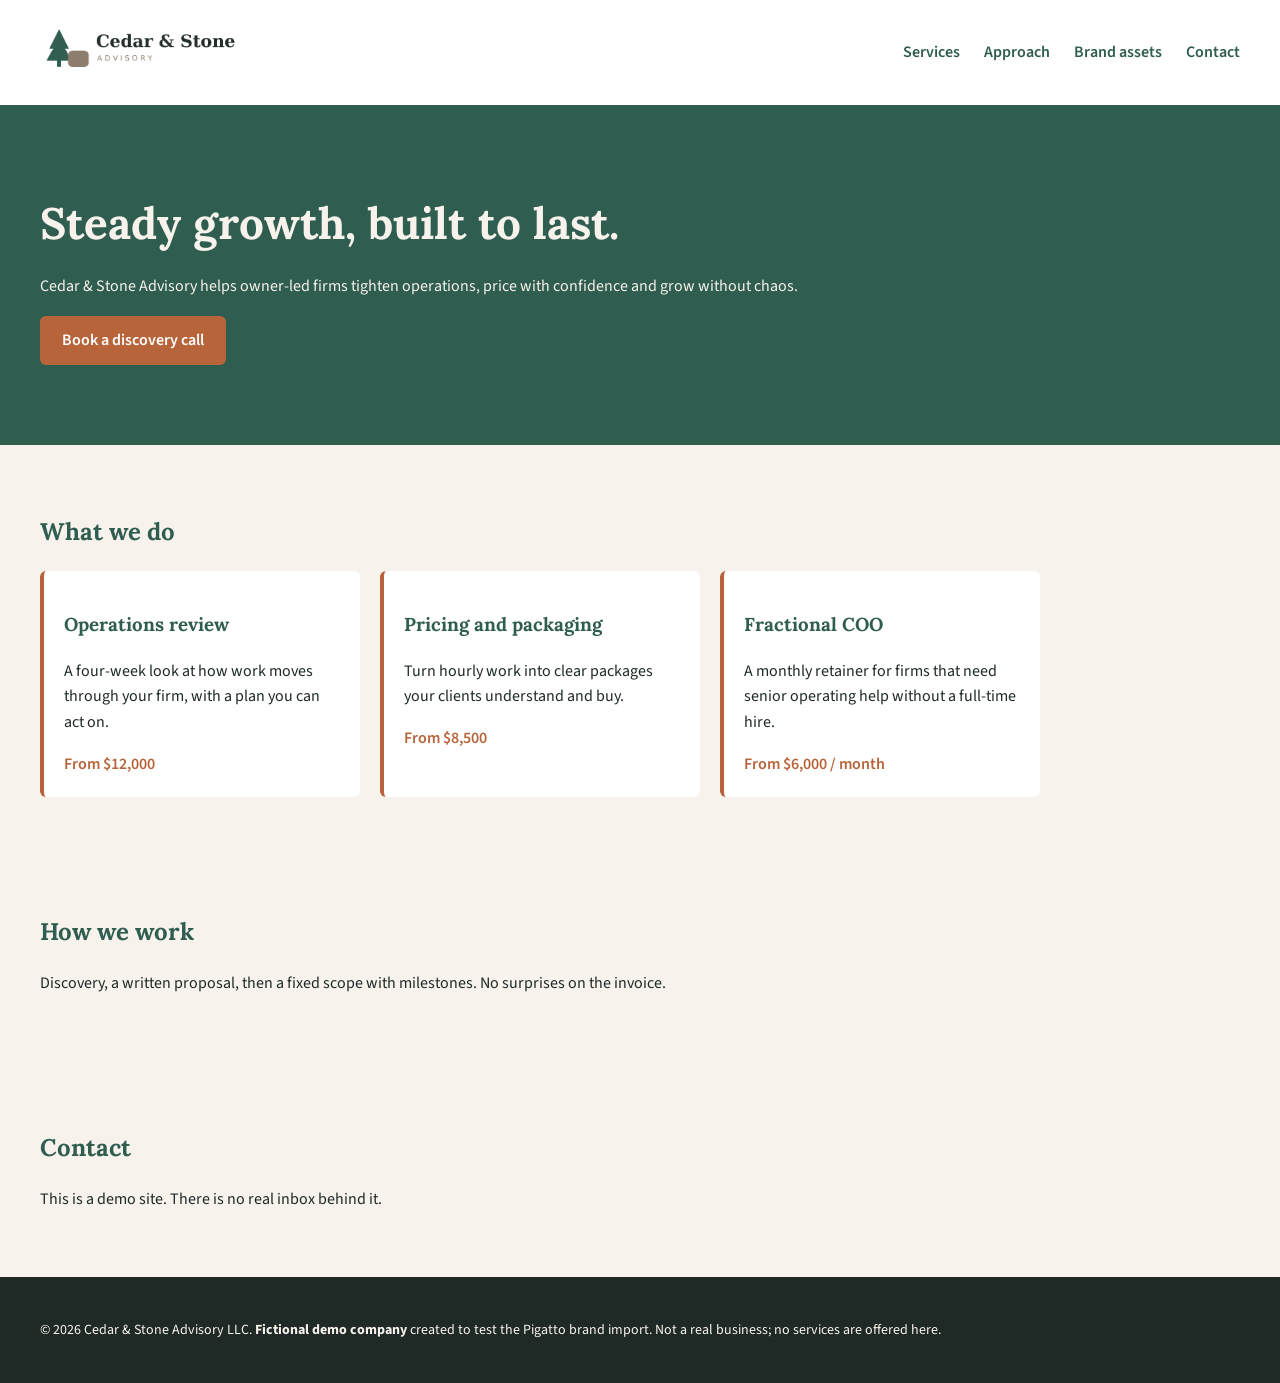
==== index.html @ 8ebf6523 "Cedar & Stone Advisory fictional demo site for Pigatto brand import test Co-Authored-By: Claude Opus" ====
<!doctype html><html lang="en"><head><title>Cedar &amp; Stone Advisory | Operations and growth advisory (demo)</title><meta name="description" content="Fictional demo firm for Pigatto testing."><meta charset="utf-8"><meta name="viewport" content="width=device-width,initial-scale=1"><meta name="theme-color" content="#2F5D50"><link rel="icon" type="image/png" sizes="64x64" href="brand/favicon.png"><link rel="apple-touch-icon" sizes="180x180" href="apple-touch-icon.png"><meta property="og:image" content="brand/logo-light.png"><link rel="preconnect" href="https://fonts.googleapis.com"><link rel="stylesheet" href="https://fonts.googleapis.com/css2?family=Lora:wght@600;700&family=Source+Sans+3:wght@400;600&display=swap"><link rel="stylesheet" href="styles.css"></head><body>
<header><a href="./"><img class="logo" id="site-logo" src="brand/logo-light.png" alt="Cedar &amp; Stone Advisory logo"></a><nav><a href="#services">Services</a><a href="#approach">Approach</a><a href="brand.html">Brand assets</a><a href="#contact">Contact</a></nav></header>
<div class="hero"><h1>Steady growth, built to last.</h1><p>Cedar &amp; Stone Advisory helps owner-led firms tighten operations, price with confidence and grow without chaos.</p><a class="btn" href="#contact">Book a discovery call</a></div>
<section id="services"><h2>What we do</h2><div class="cards">
<div class="card"><h3>Operations review</h3><p>A four-week look at how work moves through your firm, with a plan you can act on.</p><span class="tag">From $12,000</span></div>
<div class="card"><h3>Pricing and packaging</h3><p>Turn hourly work into clear packages your clients understand and buy.</p><span class="tag">From $8,500</span></div>
<div class="card"><h3>Fractional COO</h3><p>A monthly retainer for firms that need senior operating help without a full-time hire.</p><span class="tag">From $6,000 / month</span></div>
</div></section>
<section id="approach"><h2>How we work</h2><p>Discovery, a written proposal, then a fixed scope with milestones. No surprises on the invoice.</p></section>
<section id="contact"><h2>Contact</h2><p>This is a demo site. There is no real inbox behind it.</p></section>
<footer><p>&copy; 2026 Cedar &amp; Stone Advisory LLC. <strong>Fictional demo company</strong> created to test the Pigatto brand import. Not a real business; no services are offered here.</p></footer>
</body></html>
---- styles.css ----
:root{--cedar:#2F5D50;--stone:#8C7B6B;--copper:#B8643B;--cream:#F7F3EC;--ink:#1F2926}
body{margin:0;font-family:"Source Sans 3",Arial,sans-serif;color:#1F2926;background:#F7F3EC;line-height:1.6}
h1,h2,h3{font-family:"Lora",Georgia,serif;color:#2F5D50}
header{display:flex;align-items:center;justify-content:space-between;padding:20px 40px;background:#FFFFFF;border-bottom:3px solid #2F5D50}
header img.logo{height:56px}
nav a{color:#2F5D50;margin-left:24px;text-decoration:none;font-weight:600}
.hero{padding:80px 40px;background:#2F5D50;color:#F7F3EC}
.hero h1{color:#F7F3EC;font-size:44px;margin:0 0 12px}
.btn{display:inline-block;background:#B8643B;color:#FFFFFF;padding:12px 22px;border-radius:6px;text-decoration:none;font-weight:600}
.btn:hover{background:#B8643B}
section{padding:48px 40px;max-width:1000px}
.cards{display:grid;grid-template-columns:repeat(auto-fit,minmax(240px,1fr));gap:20px}
.card{background:#FFFFFF;border-left:4px solid #B8643B;padding:20px;border-radius:6px}
.tag{color:#B8643B;font-weight:600}
footer{padding:28px 40px;background:#1F2926;color:#F7F3EC;font-size:14px}
footer a{color:#F7F3EC}
.assets{display:grid;grid-template-columns:repeat(auto-fit,minmax(260px,1fr));gap:20px}
.asset{background:#FFFFFF;padding:16px;border-radius:6px}
.asset .preview{height:140px;display:flex;align-items:center;justify-content:center;border-radius:4px;margin-bottom:10px}
.asset img{max-height:120px;max-width:100%}
.dark{background:#1F2926}.light{background:#FFFFFF;border:1px solid #DDD5C9}
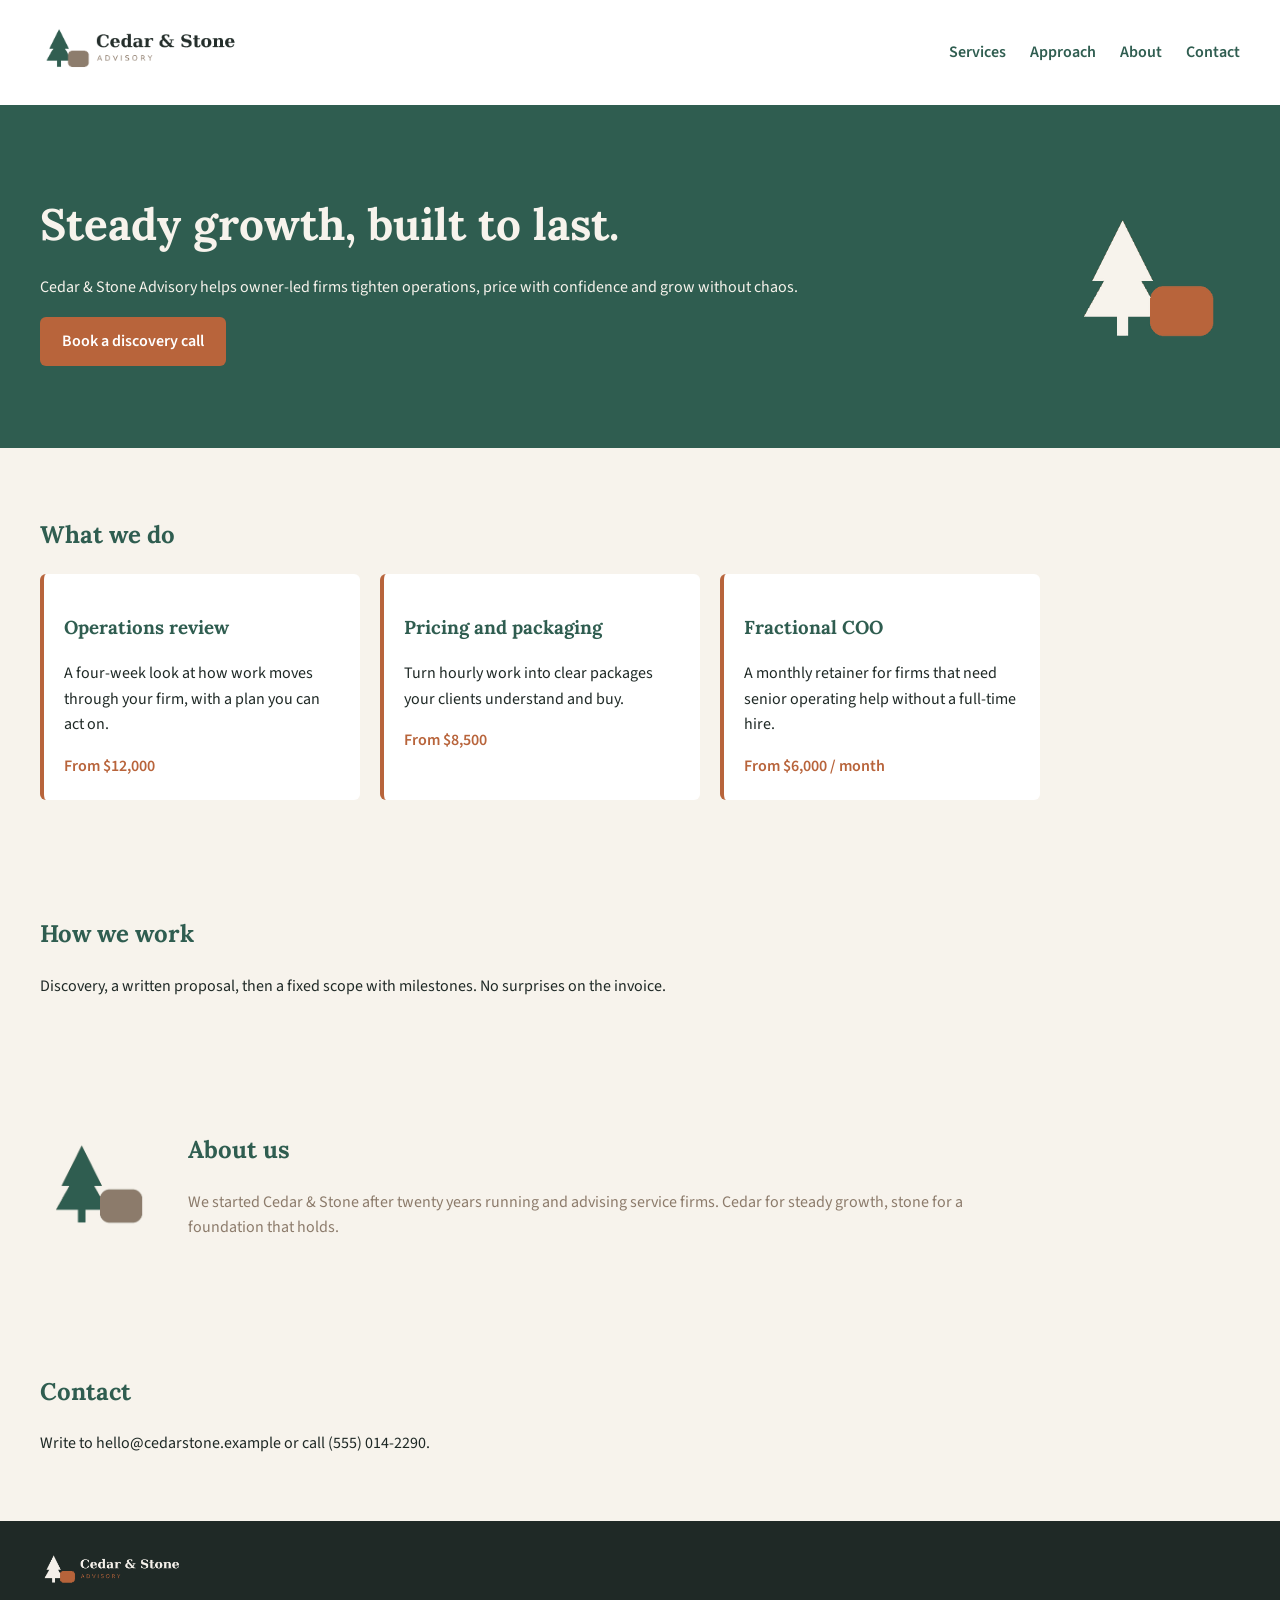
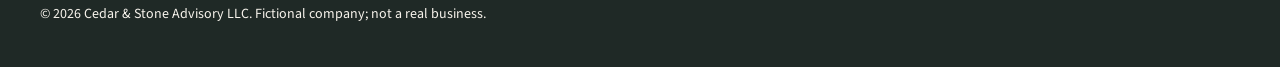
==== commit 3778aba9: "Home page uses the logos in the header, hero, about and footer Co-Authored-By: Claude Opus 5.5 <nore" ====
--- a/index.html
+++ b/index.html
@@ -1,12 +1,13 @@
-<!doctype html><html lang="en"><head><title>Cedar &amp; Stone Advisory | Operations and growth advisory (demo)</title><meta name="description" content="Fictional demo firm for Pigatto testing."><meta charset="utf-8"><meta name="viewport" content="width=device-width,initial-scale=1"><meta name="theme-color" content="#2F5D50"><link rel="icon" type="image/png" sizes="64x64" href="brand/favicon.png"><link rel="apple-touch-icon" sizes="180x180" href="apple-touch-icon.png"><meta property="og:image" content="brand/logo-light.png"><link rel="preconnect" href="https://fonts.googleapis.com"><link rel="stylesheet" href="https://fonts.googleapis.com/css2?family=Lora:wght@600;700&family=Source+Sans+3:wght@400;600&display=swap"><link rel="stylesheet" href="styles.css"></head><body>
-<header><a href="./"><img class="logo" id="site-logo" src="brand/logo-light.png" alt="Cedar &amp; Stone Advisory logo"></a><nav><a href="#services">Services</a><a href="#approach">Approach</a><a href="brand.html">Brand assets</a><a href="#contact">Contact</a></nav></header>
-<div class="hero"><h1>Steady growth, built to last.</h1><p>Cedar &amp; Stone Advisory helps owner-led firms tighten operations, price with confidence and grow without chaos.</p><a class="btn" href="#contact">Book a discovery call</a></div>
+<!doctype html><html lang="en"><head><title>Cedar &amp; Stone Advisory | Operations and growth advisory</title><meta name="description" content="Cedar &amp; Stone Advisory helps owner-led firms tighten operations, price with confidence and grow without chaos."><meta charset="utf-8"><meta name="viewport" content="width=device-width,initial-scale=1"><meta name="theme-color" content="#2F5D50"><link rel="icon" type="image/png" sizes="64x64" href="assets/img/favicon.png"><link rel="apple-touch-icon" sizes="180x180" href="apple-touch-icon.png"><link rel="preconnect" href="https://fonts.googleapis.com"><link rel="stylesheet" href="https://fonts.googleapis.com/css2?family=Lora:wght@600;700&family=Source+Sans+3:wght@400;600&display=swap"><link rel="stylesheet" href="styles.css"></head><body>
+<header><a href="./"><img class="logo" id="site-logo" src="assets/img/logo.png" alt="Cedar &amp; Stone Advisory logo"></a><nav><a href="#services">Services</a><a href="#approach">Approach</a><a href="#about">About</a><a href="#contact">Contact</a></nav></header>
+<div class="hero"><div class="hero-text"><h1>Steady growth, built to last.</h1><p>Cedar &amp; Stone Advisory helps owner-led firms tighten operations, price with confidence and grow without chaos.</p><a class="btn" href="#contact">Book a discovery call</a></div><img class="hero-mark" src="assets/img/mark-white.png" alt=""></div>
 <section id="services"><h2>What we do</h2><div class="cards">
 <div class="card"><h3>Operations review</h3><p>A four-week look at how work moves through your firm, with a plan you can act on.</p><span class="tag">From $12,000</span></div>
 <div class="card"><h3>Pricing and packaging</h3><p>Turn hourly work into clear packages your clients understand and buy.</p><span class="tag">From $8,500</span></div>
 <div class="card"><h3>Fractional COO</h3><p>A monthly retainer for firms that need senior operating help without a full-time hire.</p><span class="tag">From $6,000 / month</span></div>
 </div></section>
 <section id="approach"><h2>How we work</h2><p>Discovery, a written proposal, then a fixed scope with milestones. No surprises on the invoice.</p></section>
-<section id="contact"><h2>Contact</h2><p>This is a demo site. There is no real inbox behind it.</p></section>
-<footer><p>&copy; 2026 Cedar &amp; Stone Advisory LLC. <strong>Fictional demo company</strong> created to test the Pigatto brand import. Not a real business; no services are offered here.</p></footer>
+<section id="about" class="about"><img src="assets/img/mark.png" alt=""><div><h2>About us</h2><p>We started Cedar &amp; Stone after twenty years running and advising service firms. Cedar for steady growth, stone for a foundation that holds.</p></div></section>
+<section id="contact"><h2>Contact</h2><p>Write to hello@cedarstone.example or call (555) 014-2290.</p></section>
+<footer><img class="footer-logo" src="assets/img/logo-white.png" alt="Cedar &amp; Stone Advisory"><p>&copy; 2026 Cedar &amp; Stone Advisory LLC. Fictional company; not a real business.</p></footer>
 </body></html>
--- a/styles.css
+++ b/styles.css
@@ -1,4 +1,3 @@
-:root{--cedar:#2F5D50;--stone:#8C7B6B;--copper:#B8643B;--cream:#F7F3EC;--ink:#1F2926}
 body{margin:0;font-family:"Source Sans 3",Arial,sans-serif;color:#1F2926;background:#F7F3EC;line-height:1.6}
 h1,h2,h3{font-family:"Lora",Georgia,serif;color:#2F5D50}
 header{display:flex;align-items:center;justify-content:space-between;padding:20px 40px;background:#FFFFFF;border-bottom:3px solid #2F5D50}
@@ -14,8 +13,10 @@
 .tag{color:#B8643B;font-weight:600}
 footer{padding:28px 40px;background:#1F2926;color:#F7F3EC;font-size:14px}
 footer a{color:#F7F3EC}
-.assets{display:grid;grid-template-columns:repeat(auto-fit,minmax(260px,1fr));gap:20px}
-.asset{background:#FFFFFF;padding:16px;border-radius:6px}
-.asset .preview{height:140px;display:flex;align-items:center;justify-content:center;border-radius:4px;margin-bottom:10px}
-.asset img{max-height:120px;max-width:100%}
-.dark{background:#1F2926}.light{background:#FFFFFF;border:1px solid #DDD5C9}
+.hero{display:flex;align-items:center;justify-content:space-between;gap:40px}
+.hero-mark{width:180px;height:180px;flex:none}
+.about{display:flex;gap:28px;align-items:center}
+.about img{width:120px;height:120px;flex:none}
+.about p{color:#8C7B6B}
+.footer-logo{height:40px;display:block;margin-bottom:10px}
+@media (max-width:700px){.hero{flex-direction:column;align-items:flex-start}.hero-mark{width:120px;height:120px}.about{flex-direction:column;align-items:flex-start}}
